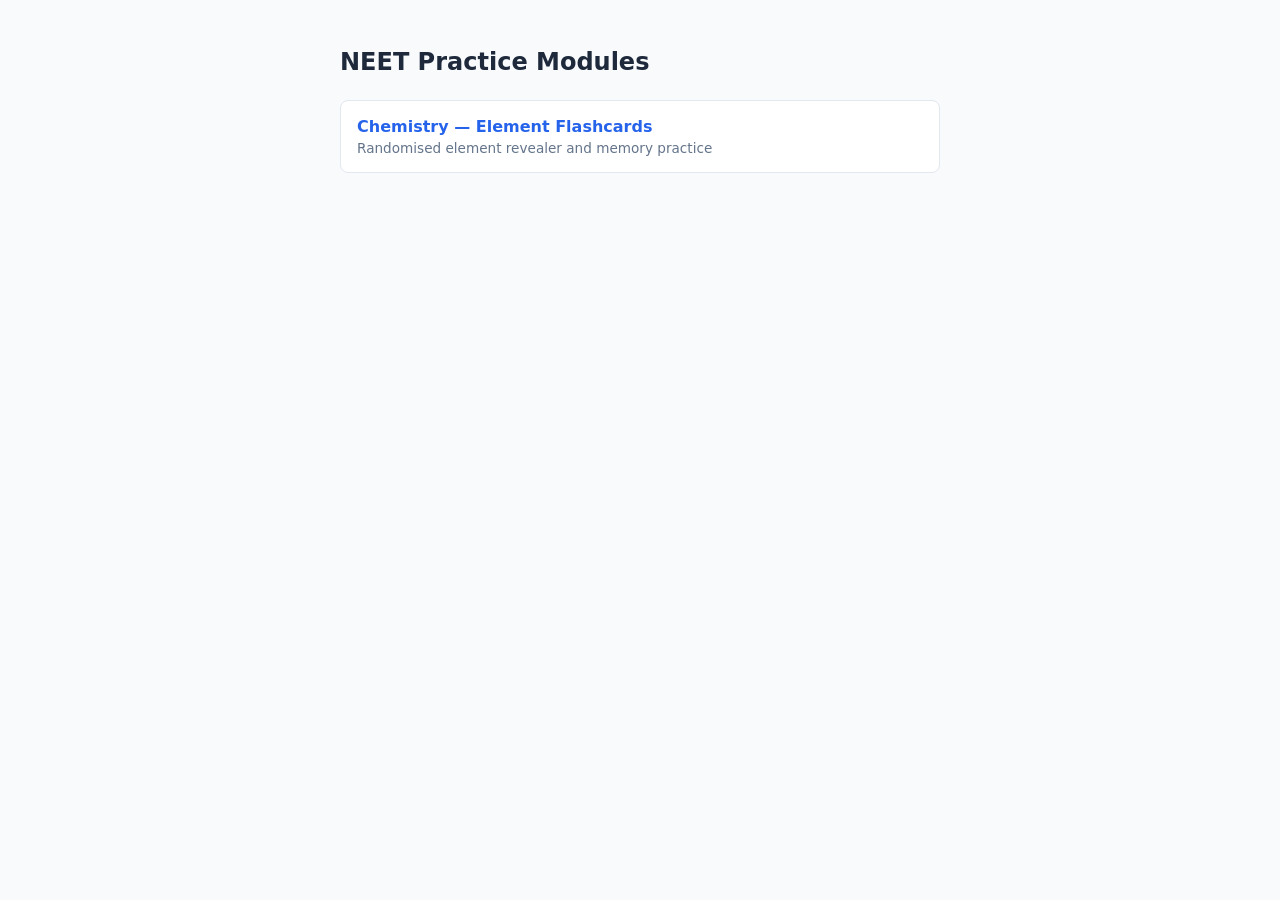
==== index.html @ 478de0aa "added index.html" ====
<!DOCTYPE html>
<html lang="en">
<head>
  <meta charset="UTF-8">
  <meta name="viewport" content="width=device-width, initial-scale=1.0">
  <title>NEET Practice Hub</title>
  <style>
    body { font-family: system-ui, sans-serif; padding: 2rem; background: #f8fafc; color: #1e293b; max-width: 600px; margin: 0 auto; }
    h1 { font-size: 1.5rem; margin-bottom: 1.5rem; }
    .card { background: white; border: 1px solid #e2e8f0; border-radius: 8px; padding: 1rem; margin-bottom: 0.75rem; text-decoration: none; color: inherit; display: block; transition: transform 0.15s; }
    .card:hover { transform: translateY(-2px); border-color: #2563eb; }
    .title { font-weight: 600; color: #2563eb; }
    .desc { font-size: 0.85rem; color: #64748b; margin-top: 0.25rem; }
  </style>
</head>
<body>
  <h1>NEET Practice Modules</h1>
  <a class="card" href="chemistry/uncomfortable.html">
    <div class="title">Chemistry — Element Flashcards</div>
    <div class="desc">Randomised element revealer and memory practice</div>
  </a>
</body>
</html>
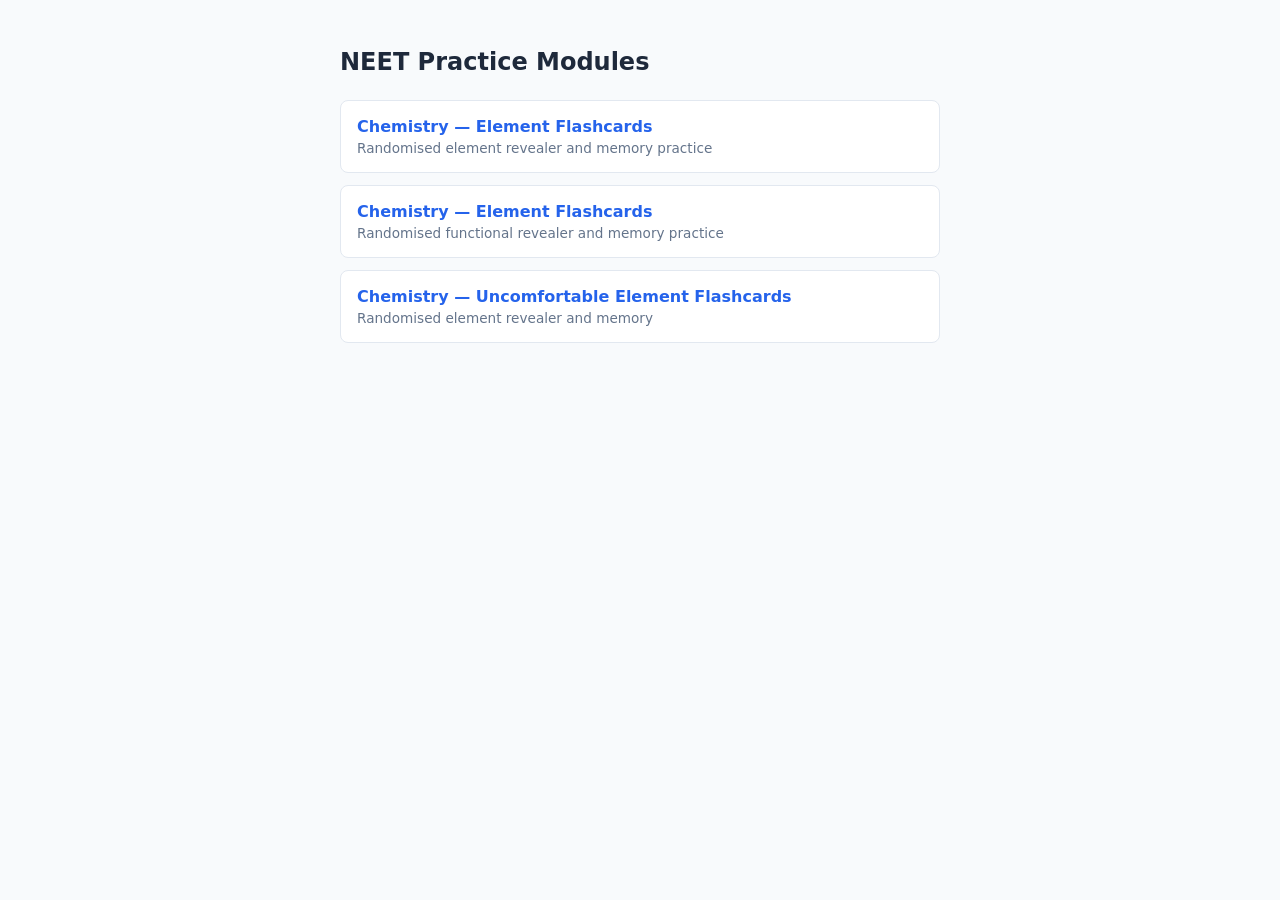
==== commit 5d77b2c5: "Added more cards" ====
--- a/index.html
+++ b/index.html
@@ -15,9 +15,17 @@
 </head>
 <body>
   <h1>NEET Practice Modules</h1>
-  <a class="card" href="chemistry/uncomfortable.html">
+  <a class="card" href="chemistry/chem_element_names.html">
     <div class="title">Chemistry — Element Flashcards</div>
     <div class="desc">Randomised element revealer and memory practice</div>
   </a>
+  <a class="card" href="chemistry/chem_functional_group.html">
+    <div class="title">Chemistry — Element Flashcards</div>
+    <div class="desc">Randomised functional revealer and memory practice</div>
+  </a>
+  <a class="card" href="chemistry/uncomfortable.html">
+    <div class="title">Chemistry — Uncomfortable Element Flashcards</div>
+    <div class="desc">Randomised element revealer and memory </div>
+  </a>
 </body>
 </html>
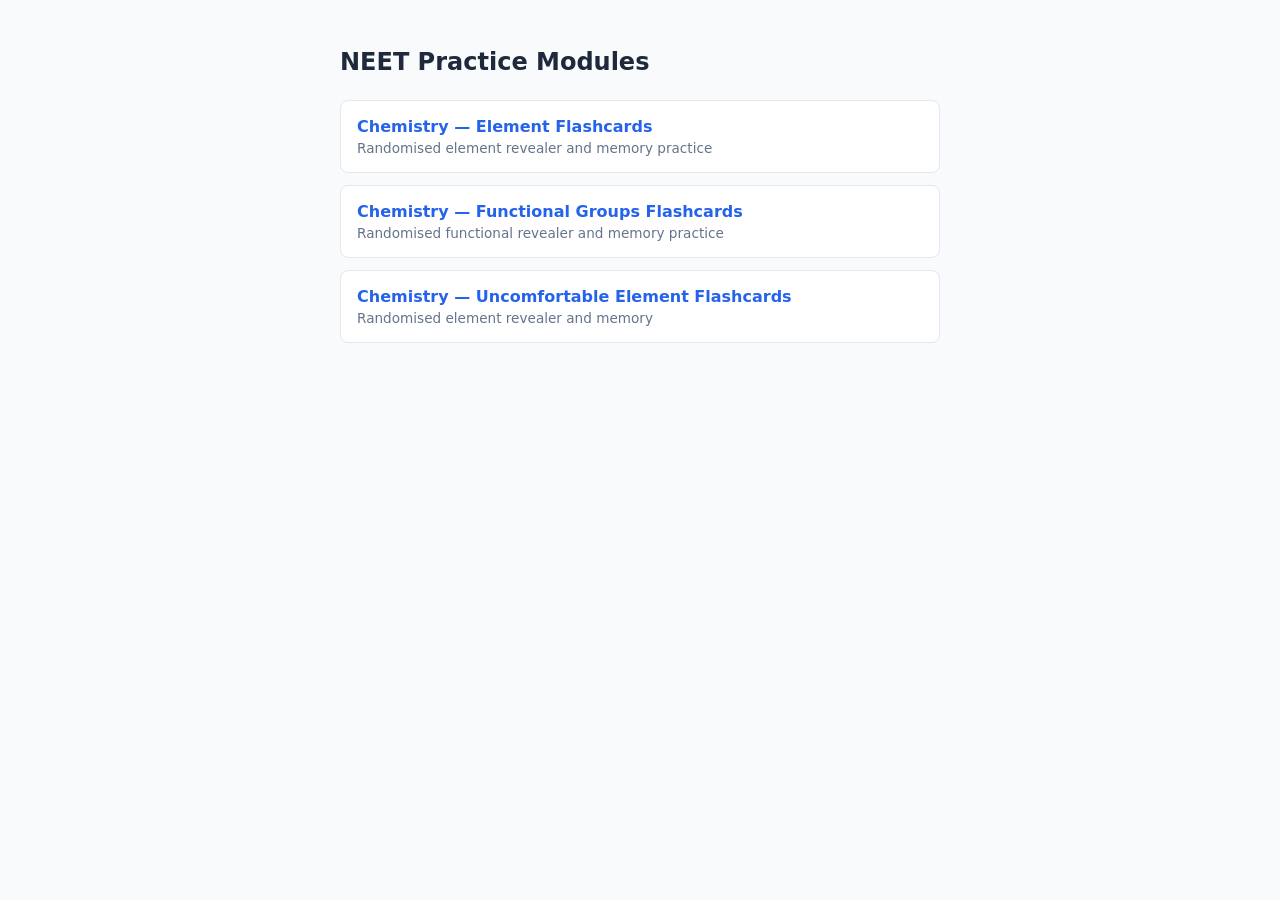
==== commit 8ee4299b: "Changed Functional Group Label" ====
--- a/index.html
+++ b/index.html
@@ -20,7 +20,7 @@
     <div class="desc">Randomised element revealer and memory practice</div>
   </a>
   <a class="card" href="chemistry/chem_functional_group.html">
-    <div class="title">Chemistry — Element Flashcards</div>
+    <div class="title">Chemistry — Functional Groups Flashcards</div>
     <div class="desc">Randomised functional revealer and memory practice</div>
   </a>
   <a class="card" href="chemistry/uncomfortable.html">
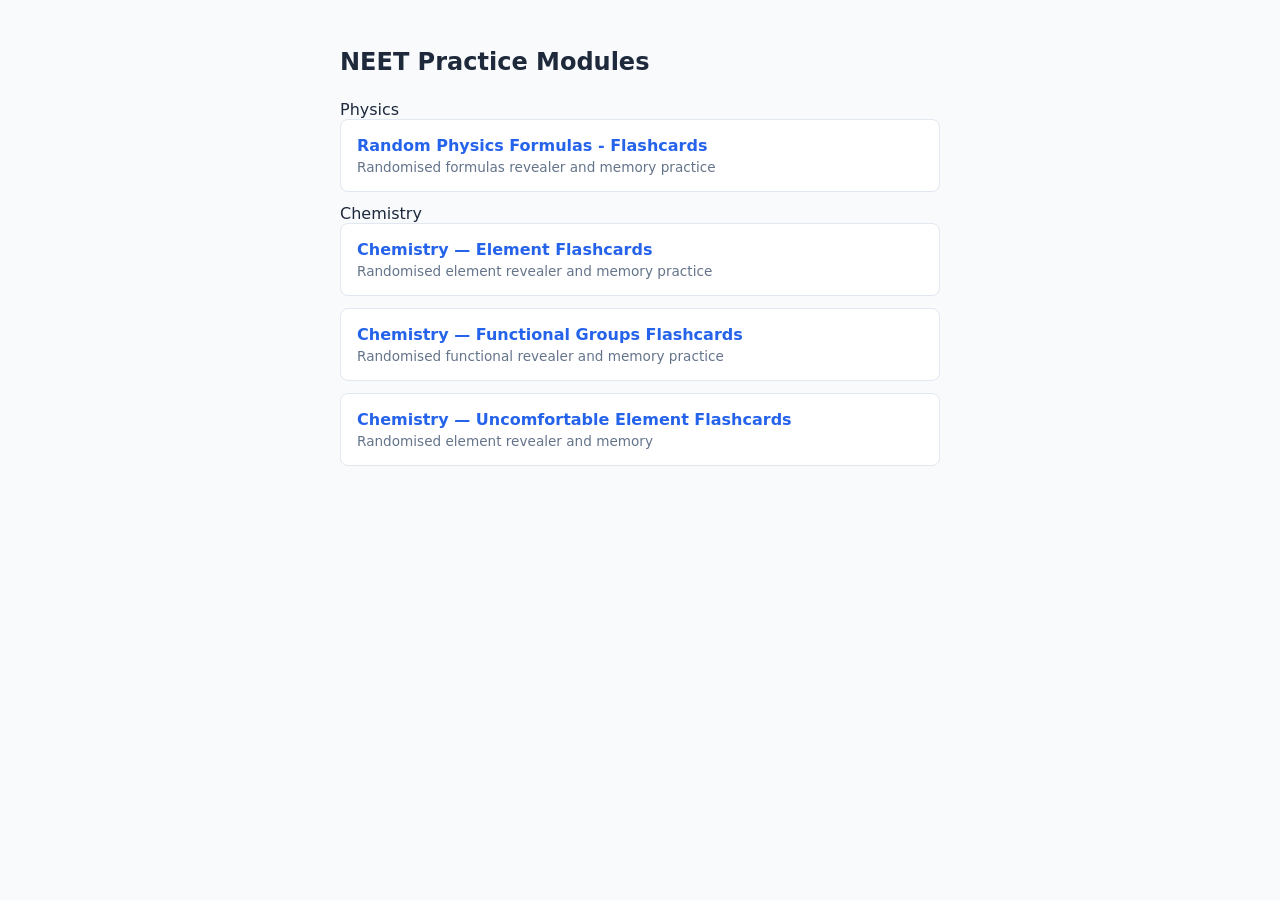
==== commit af5b3799: "Added Physics Section" ====
--- a/index.html
+++ b/index.html
@@ -7,23 +7,32 @@
   <style>
     body { font-family: system-ui, sans-serif; padding: 2rem; background: #f8fafc; color: #1e293b; max-width: 600px; margin: 0 auto; }
     h1 { font-size: 1.5rem; margin-bottom: 1.5rem; }
-    .card { background: white; border: 1px solid #e2e8f0; border-radius: 8px; padding: 1rem; margin-bottom: 0.75rem; text-decoration: none; color: inherit; display: block; transition: transform 0.15s; }
-    .card:hover { transform: translateY(-2px); border-color: #2563eb; }
+    .physics-card { background: white; border: 1px solid #e2e8f0; border-radius: 8px; padding: 1rem; margin-bottom: 0.75rem; text-decoration: none; color: inherit; display: block; transition: transform 0.15s; }
+    .physics-card:hover { transform: translateY(-2px); border-color: #2563eb; }
+    .chemistry-card { background: white; border: 1px solid #e2e8f0; border-radius: 8px; padding: 1rem; margin-bottom: 0.75rem; text-decoration: none; color: inherit; display: block; transition: transform 0.15s; }
+    .chemistry-card:hover { transform: translateY(-2px); border-color: #2563eb; }
     .title { font-weight: 600; color: #2563eb; }
     .desc { font-size: 0.85rem; color: #64748b; margin-top: 0.25rem; }
   </style>
 </head>
 <body>
   <h1>NEET Practice Modules</h1>
-  <a class="card" href="chemistry/chem_element_names.html">
+  <label>Physics</label>
+  <a class="physics-card" href="physics/random-formulas.html">
+    <div class="title"> Random Physics Formulas - Flashcards</div>
+    <div class="desc">Randomised formulas revealer and memory practice</div>
+  </a>
+  
+  <label>Chemistry</label>
+  <a class="chemistry-card" href="chemistry/chem_element_names.html">
     <div class="title">Chemistry — Element Flashcards</div>
     <div class="desc">Randomised element revealer and memory practice</div>
   </a>
-  <a class="card" href="chemistry/chem_functional_group.html">
+  <a class="chemistry-card" href="chemistry/chem_functional_group.html">
     <div class="title">Chemistry — Functional Groups Flashcards</div>
     <div class="desc">Randomised functional revealer and memory practice</div>
   </a>
-  <a class="card" href="chemistry/uncomfortable.html">
+  <a class="chemistry-card" href="chemistry/uncomfortable.html">
     <div class="title">Chemistry — Uncomfortable Element Flashcards</div>
     <div class="desc">Randomised element revealer and memory </div>
   </a>
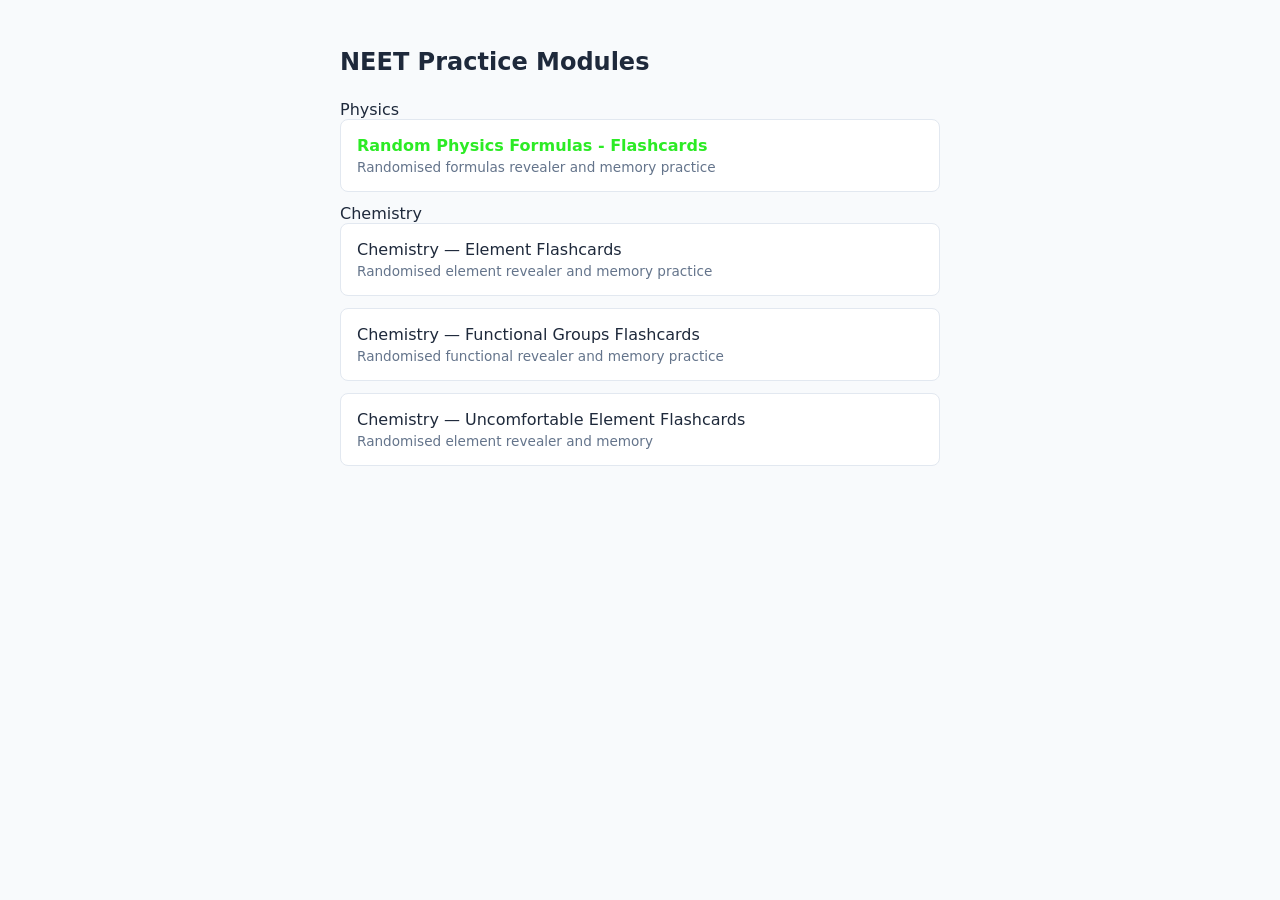
==== commit 79fc100d: "color change" ====
--- a/index.html
+++ b/index.html
@@ -11,7 +11,8 @@
     .physics-card:hover { transform: translateY(-2px); border-color: #2563eb; }
     .chemistry-card { background: white; border: 1px solid #e2e8f0; border-radius: 8px; padding: 1rem; margin-bottom: 0.75rem; text-decoration: none; color: inherit; display: block; transition: transform 0.15s; }
     .chemistry-card:hover { transform: translateY(-2px); border-color: #2563eb; }
-    .title { font-weight: 600; color: #2563eb; }
+    .chemsitry-title { font-weight: 600; color: #2563eb; }
+    .physics-title { font-weight: 600; color: #2ceb25; }
     .desc { font-size: 0.85rem; color: #64748b; margin-top: 0.25rem; }
   </style>
 </head>
@@ -19,21 +20,21 @@
   <h1>NEET Practice Modules</h1>
   <label>Physics</label>
   <a class="physics-card" href="physics/random-formulas.html">
-    <div class="title"> Random Physics Formulas - Flashcards</div>
+    <div class="physics-title"> Random Physics Formulas - Flashcards</div>
     <div class="desc">Randomised formulas revealer and memory practice</div>
   </a>
   
   <label>Chemistry</label>
   <a class="chemistry-card" href="chemistry/chem_element_names.html">
-    <div class="title">Chemistry — Element Flashcards</div>
+    <div class="chemistry-title">Chemistry — Element Flashcards</div>
     <div class="desc">Randomised element revealer and memory practice</div>
   </a>
   <a class="chemistry-card" href="chemistry/chem_functional_group.html">
-    <div class="title">Chemistry — Functional Groups Flashcards</div>
+    <div class="chemistry-title">Chemistry — Functional Groups Flashcards</div>
     <div class="desc">Randomised functional revealer and memory practice</div>
   </a>
   <a class="chemistry-card" href="chemistry/uncomfortable.html">
-    <div class="title">Chemistry — Uncomfortable Element Flashcards</div>
+    <div class="chemistry-title">Chemistry — Uncomfortable Element Flashcards</div>
     <div class="desc">Randomised element revealer and memory </div>
   </a>
 </body>
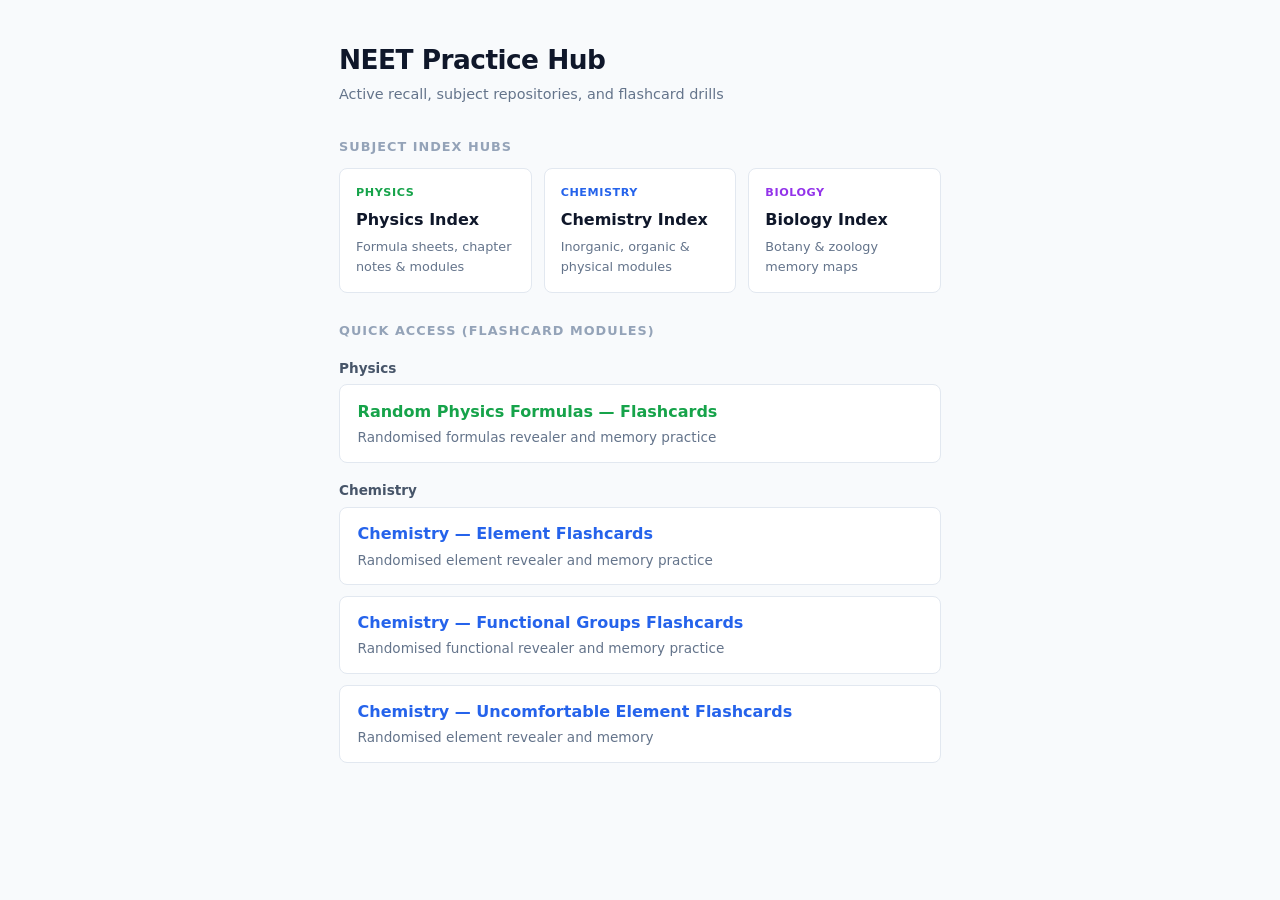
==== commit e92d6699: "updated index" ====
--- a/index.html
+++ b/index.html
@@ -5,37 +5,208 @@
   <meta name="viewport" content="width=device-width, initial-scale=1.0">
   <title>NEET Practice Hub</title>
   <style>
-    body { font-family: system-ui, sans-serif; padding: 2rem; background: #f8fafc; color: #1e293b; max-width: 600px; margin: 0 auto; }
-    h1 { font-size: 1.5rem; margin-bottom: 1.5rem; }
-    .physics-card { background: white; border: 1px solid #e2e8f0; border-radius: 8px; padding: 1rem; margin-bottom: 0.75rem; text-decoration: none; color: inherit; display: block; transition: transform 0.15s; }
-    .physics-card:hover { transform: translateY(-2px); border-color: #2563eb; }
-    .chemistry-card { background: white; border: 1px solid #e2e8f0; border-radius: 8px; padding: 1rem; margin-bottom: 0.75rem; text-decoration: none; color: inherit; display: block; transition: transform 0.15s; }
-    .chemistry-card:hover { transform: translateY(-2px); border-color: #2563eb; }
-    .chemsitry-title { font-weight: 600; color: #2563eb; }
-    .physics-title { font-weight: 600; color: #2ceb25; }
-    .desc { font-size: 0.85rem; color: #64748b; margin-top: 0.25rem; }
+    * { box-sizing: border-box; margin: 0; padding: 0; }
+    body {
+      font-family: system-ui, -apple-system, BlinkMacSystemFont, "Segoe UI", Roboto, sans-serif;
+      padding: 2.5rem 1.5rem;
+      background: #f8fafc;
+      color: #1e293b;
+      max-width: 650px;
+      margin: 0 auto;
+      line-height: 1.5;
+    }
+
+    header {
+      margin-bottom: 2rem;
+    }
+
+    h1 {
+      font-size: 1.65rem;
+      font-weight: 700;
+      color: #0f172a;
+      letter-spacing: -0.02em;
+    }
+
+    .subheading {
+      font-size: 0.9rem;
+      color: #64748b;
+      margin-top: 0.25rem;
+    }
+
+    .section-title {
+      font-size: 0.8rem;
+      text-transform: uppercase;
+      letter-spacing: 0.08em;
+      font-weight: 700;
+      color: #94a3b8;
+      margin: 1.75rem 0 0.75rem;
+      display: block;
+    }
+
+    .category-label {
+      font-size: 0.85rem;
+      font-weight: 600;
+      color: #475569;
+      margin: 1.1rem 0 0.4rem;
+      display: block;
+    }
+
+    /* Grid for Subject Hubs */
+    .hub-grid {
+      display: grid;
+      grid-template-columns: repeat(auto-fit, minmax(180px, 1fr));
+      gap: 0.75rem;
+      margin-bottom: 0.5rem;
+    }
+
+    .hub-card {
+      background: #ffffff;
+      border: 1px solid #e2e8f0;
+      border-radius: 8px;
+      padding: 1rem;
+      text-decoration: none;
+      color: inherit;
+      display: flex;
+      flex-direction: column;
+      gap: 0.35rem;
+      transition: all 0.15s ease;
+    }
+
+    .hub-card:hover {
+      transform: translateY(-2px);
+      box-shadow: 0 4px 12px rgba(0, 0, 0, 0.05);
+    }
+
+    .hub-physics:hover { border-color: #16a34a; }
+    .hub-chemistry:hover { border-color: #2563eb; }
+    .hub-biology:hover { border-color: #9333ea; }
+
+    .hub-tag {
+      font-size: 0.7rem;
+      font-weight: 700;
+      text-transform: uppercase;
+      letter-spacing: 0.05em;
+    }
+
+    .hub-physics .hub-tag { color: #16a34a; }
+    .hub-chemistry .hub-tag { color: #2563eb; }
+    .hub-biology .hub-tag { color: #9333ea; }
+
+    .hub-title {
+      font-size: 1rem;
+      font-weight: 600;
+      color: #0f172a;
+    }
+
+    .hub-desc {
+      font-size: 0.8rem;
+      color: #64748b;
+    }
+
+    /* Flashcard Links */
+    .card-list {
+      display: flex;
+      flex-direction: column;
+      gap: 0.65rem;
+    }
+
+    .physics-card, .chemistry-card {
+      background: white;
+      border: 1px solid #e2e8f0;
+      border-radius: 8px;
+      padding: 0.9rem 1.1rem;
+      text-decoration: none;
+      color: inherit;
+      display: block;
+      transition: all 0.15s ease;
+    }
+
+    .physics-card:hover {
+      transform: translateY(-2px);
+      border-color: #16a34a;
+      box-shadow: 0 3px 8px rgba(0,0,0,0.04);
+    }
+
+    .chemistry-card:hover {
+      transform: translateY(-2px);
+      border-color: #2563eb;
+      box-shadow: 0 3px 8px rgba(0,0,0,0.04);
+    }
+
+    .physics-title {
+      font-weight: 600;
+      color: #16a34a;
+    }
+
+    .chemistry-title {
+      font-weight: 600;
+      color: #2563eb;
+    }
+
+    .desc {
+      font-size: 0.85rem;
+      color: #64748b;
+      margin-top: 0.2rem;
+    }
   </style>
 </head>
 <body>
-  <h1>NEET Practice Modules</h1>
-  <label>Physics</label>
-  <a class="physics-card" href="physics/random-formulas.html">
-    <div class="physics-title"> Random Physics Formulas - Flashcards</div>
-    <div class="desc">Randomised formulas revealer and memory practice</div>
-  </a>
-  
-  <label>Chemistry</label>
-  <a class="chemistry-card" href="chemistry/chem_element_names.html">
-    <div class="chemistry-title">Chemistry — Element Flashcards</div>
-    <div class="desc">Randomised element revealer and memory practice</div>
-  </a>
-  <a class="chemistry-card" href="chemistry/chem_functional_group.html">
-    <div class="chemistry-title">Chemistry — Functional Groups Flashcards</div>
-    <div class="desc">Randomised functional revealer and memory practice</div>
-  </a>
-  <a class="chemistry-card" href="chemistry/uncomfortable.html">
-    <div class="chemistry-title">Chemistry — Uncomfortable Element Flashcards</div>
-    <div class="desc">Randomised element revealer and memory </div>
-  </a>
+
+  <header>
+    <h1>NEET Practice Hub</h1>
+    <div class="subheading">Active recall, subject repositories, and flashcard drills</div>
+  </header>
+
+  <!-- SECTION 1: Subject Index Hubs -->
+  <span class="section-title">Subject Index Hubs</span>
+  <div class="hub-grid">
+    <a class="hub-card hub-physics" href="physics/index.html">
+      <span class="hub-tag">Physics</span>
+      <div class="hub-title">Physics Index</div>
+      <div class="hub-desc">Formula sheets, chapter notes & modules</div>
+    </a>
+
+    <a class="hub-card hub-chemistry" href="chemistry/index.html">
+      <span class="hub-tag">Chemistry</span>
+      <div class="hub-title">Chemistry Index</div>
+      <div class="hub-desc">Inorganic, organic & physical modules</div>
+    </a>
+
+    <a class="hub-card hub-biology" href="biology/index.html">
+      <span class="hub-tag">Biology</span>
+      <div class="hub-title">Biology Index</div>
+      <div class="hub-desc">Botany & zoology memory maps</div>
+    </a>
+  </div>
+
+  <!-- SECTION 2: Quick Access Flashcards -->
+  <span class="section-title">Quick Access (Flashcard Modules)</span>
+
+  <span class="category-label">Physics</span>
+  <div class="card-list">
+    <a class="physics-card" href="physics/random-formulas.html">
+      <div class="physics-title">Random Physics Formulas — Flashcards</div>
+      <div class="desc">Randomised formulas revealer and memory practice</div>
+    </a>
+  </div>
+
+  <span class="category-label">Chemistry</span>
+  <div class="card-list">
+    <a class="chemistry-card" href="chemistry/chem_element_names.html">
+      <div class="chemistry-title">Chemistry — Element Flashcards</div>
+      <div class="desc">Randomised element revealer and memory practice</div>
+    </a>
+
+    <a class="chemistry-card" href="chemistry/chem_functional_group.html">
+      <div class="chemistry-title">Chemistry — Functional Groups Flashcards</div>
+      <div class="desc">Randomised functional revealer and memory practice</div>
+    </a>
+
+    <a class="chemistry-card" href="chemistry/uncomfortable.html">
+      <div class="chemistry-title">Chemistry — Uncomfortable Element Flashcards</div>
+      <div class="desc">Randomised element revealer and memory</div>
+    </a>
+  </div>
+
 </body>
 </html>
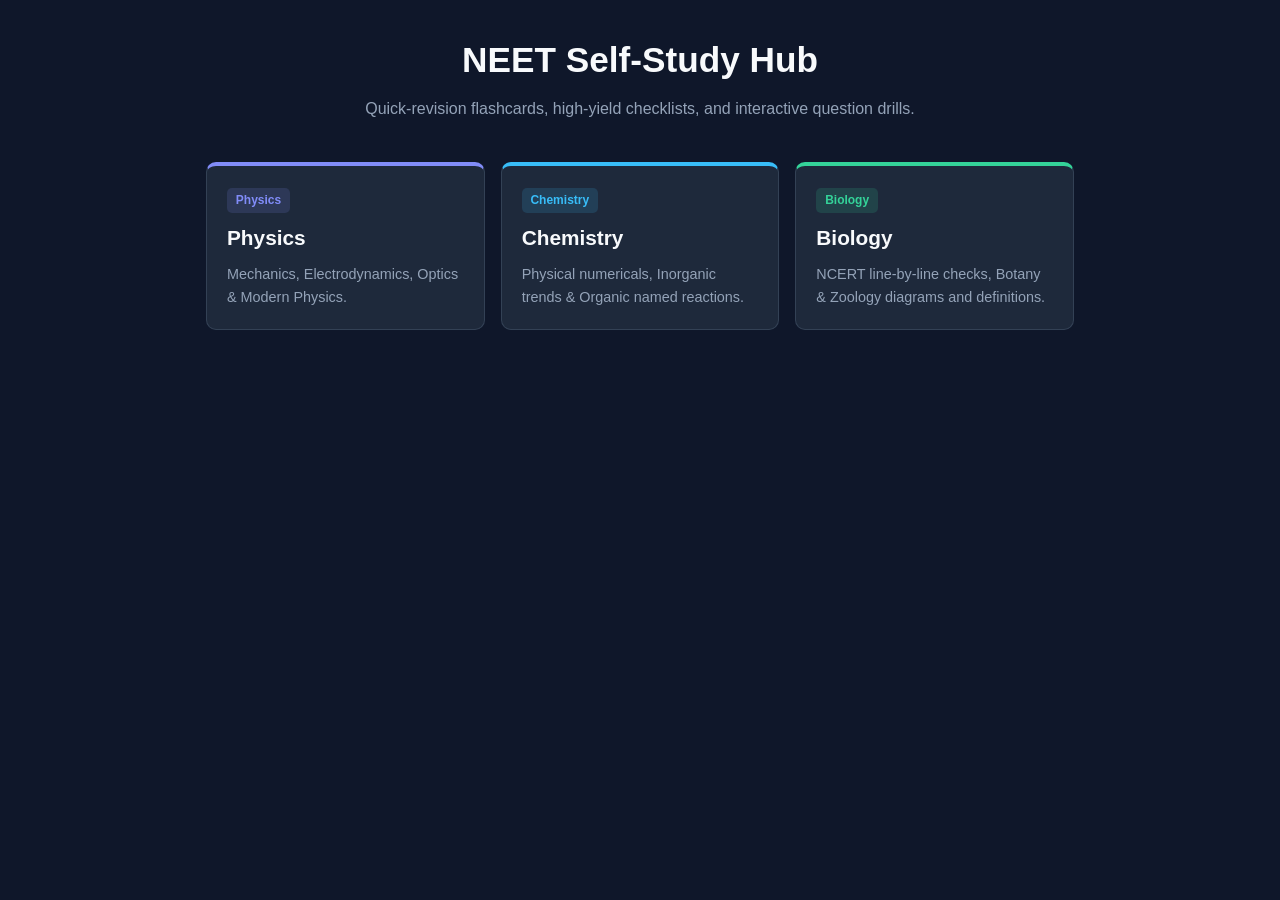
==== commit 30e714f3: "added centeral theme" ====
--- a/index.html
+++ b/index.html
@@ -2,209 +2,36 @@
 <html lang="en">
 <head>
   <meta charset="UTF-8">
-  <meta name="viewport" content="width=device-width, initial-scale=1.0">
-  <title>NEET Practice Hub</title>
-  <style>
-    * { box-sizing: border-box; margin: 0; padding: 0; }
-    body {
-      font-family: system-ui, -apple-system, BlinkMacSystemFont, "Segoe UI", Roboto, sans-serif;
-      padding: 2.5rem 1.5rem;
-      background: #f8fafc;
-      color: #1e293b;
-      max-width: 650px;
-      margin: 0 auto;
-      line-height: 1.5;
-    }
-
-    header {
-      margin-bottom: 2rem;
-    }
-
-    h1 {
-      font-size: 1.65rem;
-      font-weight: 700;
-      color: #0f172a;
-      letter-spacing: -0.02em;
-    }
-
-    .subheading {
-      font-size: 0.9rem;
-      color: #64748b;
-      margin-top: 0.25rem;
-    }
-
-    .section-title {
-      font-size: 0.8rem;
-      text-transform: uppercase;
-      letter-spacing: 0.08em;
-      font-weight: 700;
-      color: #94a3b8;
-      margin: 1.75rem 0 0.75rem;
-      display: block;
-    }
-
-    .category-label {
-      font-size: 0.85rem;
-      font-weight: 600;
-      color: #475569;
-      margin: 1.1rem 0 0.4rem;
-      display: block;
-    }
-
-    /* Grid for Subject Hubs */
-    .hub-grid {
-      display: grid;
-      grid-template-columns: repeat(auto-fit, minmax(180px, 1fr));
-      gap: 0.75rem;
-      margin-bottom: 0.5rem;
-    }
-
-    .hub-card {
-      background: #ffffff;
-      border: 1px solid #e2e8f0;
-      border-radius: 8px;
-      padding: 1rem;
-      text-decoration: none;
-      color: inherit;
-      display: flex;
-      flex-direction: column;
-      gap: 0.35rem;
-      transition: all 0.15s ease;
-    }
-
-    .hub-card:hover {
-      transform: translateY(-2px);
-      box-shadow: 0 4px 12px rgba(0, 0, 0, 0.05);
-    }
-
-    .hub-physics:hover { border-color: #16a34a; }
-    .hub-chemistry:hover { border-color: #2563eb; }
-    .hub-biology:hover { border-color: #9333ea; }
-
-    .hub-tag {
-      font-size: 0.7rem;
-      font-weight: 700;
-      text-transform: uppercase;
-      letter-spacing: 0.05em;
-    }
-
-    .hub-physics .hub-tag { color: #16a34a; }
-    .hub-chemistry .hub-tag { color: #2563eb; }
-    .hub-biology .hub-tag { color: #9333ea; }
-
-    .hub-title {
-      font-size: 1rem;
-      font-weight: 600;
-      color: #0f172a;
-    }
-
-    .hub-desc {
-      font-size: 0.8rem;
-      color: #64748b;
-    }
-
-    /* Flashcard Links */
-    .card-list {
-      display: flex;
-      flex-direction: column;
-      gap: 0.65rem;
-    }
-
-    .physics-card, .chemistry-card {
-      background: white;
-      border: 1px solid #e2e8f0;
-      border-radius: 8px;
-      padding: 0.9rem 1.1rem;
-      text-decoration: none;
-      color: inherit;
-      display: block;
-      transition: all 0.15s ease;
-    }
-
-    .physics-card:hover {
-      transform: translateY(-2px);
-      border-color: #16a34a;
-      box-shadow: 0 3px 8px rgba(0,0,0,0.04);
-    }
-
-    .chemistry-card:hover {
-      transform: translateY(-2px);
-      border-color: #2563eb;
-      box-shadow: 0 3px 8px rgba(0,0,0,0.04);
-    }
-
-    .physics-title {
-      font-weight: 600;
-      color: #16a34a;
-    }
-
-    .chemistry-title {
-      font-weight: 600;
-      color: #2563eb;
-    }
-
-    .desc {
-      font-size: 0.85rem;
-      color: #64748b;
-      margin-top: 0.2rem;
-    }
-  </style>
+  <title>NEET Prep Hub</title>
+  <link rel="stylesheet" href="assets/css/theme.css">
 </head>
 <body>
 
-  <header>
-    <h1>NEET Practice Hub</h1>
-    <div class="subheading">Active recall, subject repositories, and flashcard drills</div>
+  <header style="margin-bottom: 2.5rem; text-align: center;">
+    <h1 style="font-size: 2.2rem; margin-bottom: 0.5rem;">NEET Self-Study Hub</h1>
+    <p style="color: var(--text-muted);">Quick-revision flashcards, high-yield checklists, and interactive question drills.</p>
   </header>
 
-  <!-- SECTION 1: Subject Index Hubs -->
-  <span class="section-title">Subject Index Hubs</span>
-  <div class="hub-grid">
-    <a class="hub-card hub-physics" href="physics/index.html">
-      <span class="hub-tag">Physics</span>
-      <div class="hub-title">Physics Index</div>
-      <div class="hub-desc">Formula sheets, chapter notes & modules</div>
+  <div class="card-grid">
+    <!-- Physics Portal -->
+    <a href="physics/index.html" class="card" style="border-top: 4px solid var(--physics-accent);">
+      <span class="badge physics">Physics</span>
+      <h2 style="font-size: 1.3rem; margin-top: 0.5rem;">Physics</h2>
+      <p style="color: var(--text-muted); font-size: 0.9rem; margin-top: 0.5rem;">Mechanics, Electrodynamics, Optics & Modern Physics.</p>
     </a>
 
-    <a class="hub-card hub-chemistry" href="chemistry/index.html">
-      <span class="hub-tag">Chemistry</span>
-      <div class="hub-title">Chemistry Index</div>
-      <div class="hub-desc">Inorganic, organic & physical modules</div>
+    <!-- Chemistry Portal -->
+    <a href="chemistry/index.html" class="card" style="border-top: 4px solid var(--chem-accent);">
+      <span class="badge chemistry">Chemistry</span>
+      <h2 style="font-size: 1.3rem; margin-top: 0.5rem;">Chemistry</h2>
+      <p style="color: var(--text-muted); font-size: 0.9rem; margin-top: 0.5rem;">Physical numericals, Inorganic trends & Organic named reactions.</p>
     </a>
 
-    <a class="hub-card hub-biology" href="biology/index.html">
-      <span class="hub-tag">Biology</span>
-      <div class="hub-title">Biology Index</div>
-      <div class="hub-desc">Botany & zoology memory maps</div>
-    </a>
-  </div>
-
-  <!-- SECTION 2: Quick Access Flashcards -->
-  <span class="section-title">Quick Access (Flashcard Modules)</span>
-
-  <span class="category-label">Physics</span>
-  <div class="card-list">
-    <a class="physics-card" href="physics/random-formulas.html">
-      <div class="physics-title">Random Physics Formulas — Flashcards</div>
-      <div class="desc">Randomised formulas revealer and memory practice</div>
-    </a>
-  </div>
-
-  <span class="category-label">Chemistry</span>
-  <div class="card-list">
-    <a class="chemistry-card" href="chemistry/chem_element_names.html">
-      <div class="chemistry-title">Chemistry — Element Flashcards</div>
-      <div class="desc">Randomised element revealer and memory practice</div>
-    </a>
-
-    <a class="chemistry-card" href="chemistry/chem_functional_group.html">
-      <div class="chemistry-title">Chemistry — Functional Groups Flashcards</div>
-      <div class="desc">Randomised functional revealer and memory practice</div>
-    </a>
-
-    <a class="chemistry-card" href="chemistry/uncomfortable.html">
-      <div class="chemistry-title">Chemistry — Uncomfortable Element Flashcards</div>
-      <div class="desc">Randomised element revealer and memory</div>
+    <!-- Biology Portal -->
+    <a href="biology/index.html" class="card" style="border-top: 4px solid var(--bio-accent);">
+      <span class="badge biology">Biology</span>
+      <h2 style="font-size: 1.3rem; margin-top: 0.5rem;">Biology</h2>
+      <p style="color: var(--text-muted); font-size: 0.9rem; margin-top: 0.5rem;">NCERT line-by-line checks, Botany & Zoology diagrams and definitions.</p>
     </a>
   </div>
 
--- a/assets/css/theme.css
+++ b/assets/css/theme.css
@@ -0,0 +1,40 @@
+:root {
+  --bg: #0f172a;
+  --card-bg: #1e293b;
+  --card-border: #334155;
+  --text: #f8fafc;
+  --text-muted: #94a3b8;
+  
+  /* Subject Accent Colors */
+  --physics-accent: #818cf8;    /* Indigo */
+  --chem-accent: #38bdf8;       /* Sky Blue */
+  --bio-accent: #34d399;        /* Emerald Green */
+  
+  --accent: var(--chem-accent); /* Default fallback */
+}
+
+* { box-sizing: border-box; margin: 0; padding: 0; font-family: -apple-system, BlinkMacSystemFont, "Segoe UI", Roboto, sans-serif; }
+body { background: var(--bg); color: var(--text); padding: 2rem 1rem; max-width: 900px; margin: 0 auto; line-height: 1.6; }
+
+/* Injected Navigation */
+.top-nav { display: flex; justify-content: space-between; align-items: center; margin-bottom: 2rem; border-bottom: 1px solid var(--card-border); padding-bottom: 0.75rem; }
+.top-nav a { color: var(--accent); text-decoration: none; font-size: 0.9rem; font-weight: 500; }
+.header-area { margin-bottom: 2rem; }
+.header-area h1 { font-size: 1.8rem; margin-bottom: 0.35rem; }
+.header-area p { color: var(--text-muted); font-size: 0.95rem; }
+
+/* Cards & Layout */
+.card-grid { display: grid; grid-template-columns: repeat(auto-fill, minmax(260px, 1fr)); gap: 1rem; margin-top: 1rem; }
+.card { background: var(--card-bg); border: 1px solid var(--card-border); border-radius: 10px; padding: 1.25rem; text-decoration: none; color: inherit; display: block; transition: border-color 0.2s, transform 0.15s; }
+.card:hover { border-color: var(--accent); transform: translateY(-2px); }
+
+/* Badges */
+.badge { display: inline-block; font-size: 0.75rem; font-weight: 600; padding: 0.2rem 0.55rem; border-radius: 5px; }
+.badge.physics { background: rgba(129, 140, 248, 0.15); color: var(--physics-accent); }
+.badge.chemistry { background: rgba(56, 189, 248, 0.15); color: var(--chem-accent); }
+.badge.biology { background: rgba(52, 211, 153, 0.15); color: var(--bio-accent); }
+
+/* Subject Theme Adapters */
+body[data-subject="physics"] { --accent: var(--physics-accent); }
+body[data-subject="chemistry"] { --accent: var(--chem-accent); }
+body[data-subject="biology"] { --accent: var(--bio-accent); }
